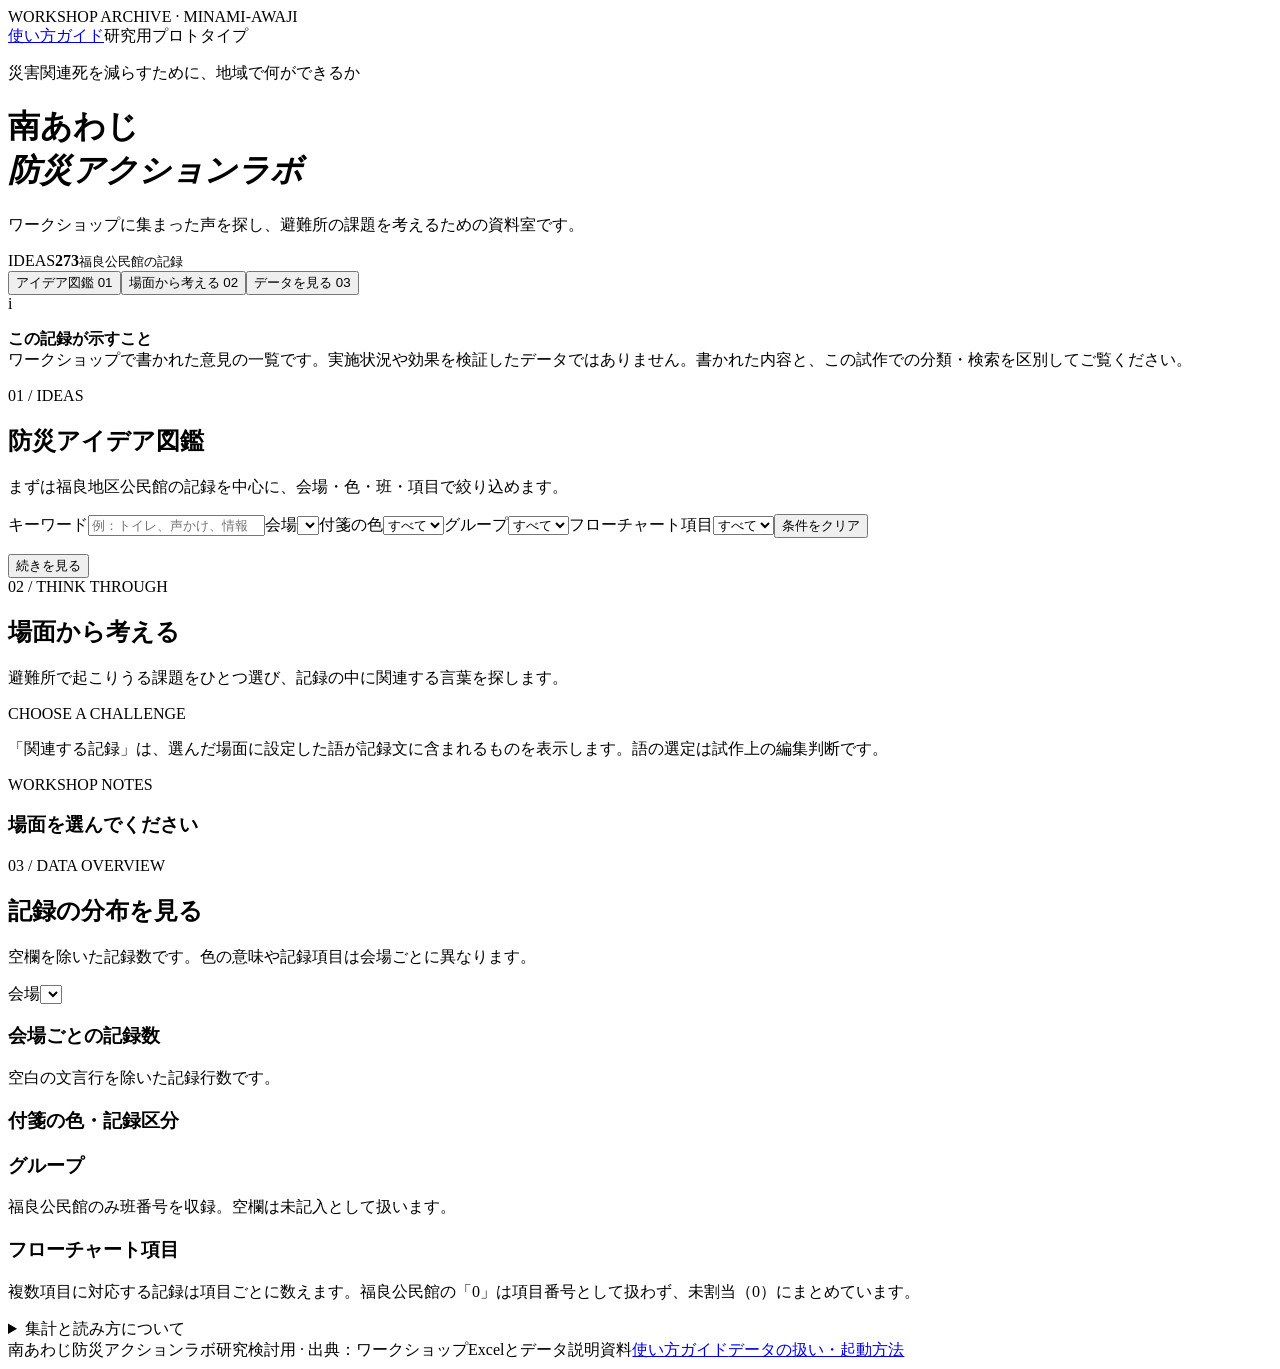
==== index.html @ 93ce6876 "Add index.html" ====
<!doctype html>
<html lang="ja">
<head>
  <meta charset="utf-8">
  <meta name="viewport" content="width=device-width, initial-scale=1">
  <meta name="theme-color" content="#f5f7f1">
  <title>南あわじ防災アクションラボ</title>
  <link rel="stylesheet" href="styles.css">
</head>
<body>
  <header class="hero">
    <div class="hero-top"><span class="eyebrow">WORKSHOP ARCHIVE · MINAMI-AWAJI</span><div class="hero-links"><a href="guide.html">使い方ガイド</a><span class="version">研究用プロトタイプ</span></div></div>
    <div class="hero-content"><div><p class="kicker">災害関連死を減らすために、地域で何ができるか</p><h1>南あわじ<br><em>防災アクションラボ</em></h1><p class="intro">ワークショップに集まった声を探し、避難所の課題を考えるための資料室です。</p></div><div class="hero-stamp"><span>IDEAS</span><b>273</b><small>福良公民館の記録</small></div></div>
    <nav class="tabs" aria-label="メインメニュー"><button class="tab active" data-page="ideas">アイデア図鑑 <span>01</span></button><button class="tab" data-page="scenario">場面から考える <span>02</span></button><button class="tab" data-page="analysis">データを見る <span>03</span></button></nav>
  </header>
  <main>
    <section class="notice"><span class="notice-mark">i</span><p><b>この記録が示すこと</b><br>ワークショップで書かれた意見の一覧です。実施状況や効果を検証したデータではありません。書かれた内容と、この試作での分類・検索を区別してご覧ください。</p></section>
    <section id="page-ideas" class="page active">
      <div class="section-heading"><div><span class="eyebrow">01 / IDEAS</span><h2>防災アイデア図鑑</h2><p>まずは福良地区公民館の記録を中心に、会場・色・班・項目で絞り込めます。</p></div><span class="record-total" id="idea-count"></span></div>
      <div class="filters"><label class="search-label">キーワード<input id="search" type="search" placeholder="例：トイレ、声かけ、情報" autocomplete="off"></label><label>会場<select id="venue-filter"></select></label><label>付箋の色<select id="color-filter"><option value="">すべて</option></select></label><label>グループ<select id="group-filter"><option value="">すべて</option></select></label><label>フローチャート項目<select id="flow-filter"><option value="">すべて</option></select></label><button id="clear-filters" class="button subtle">条件をクリア</button></div>
      <p class="color-note" id="color-help"></p><div id="idea-list" class="idea-list" aria-live="polite"></div><button id="load-more" class="button load-more">続きを見る</button>
    </section>
    <section id="page-scenario" class="page">
      <div class="section-heading"><div><span class="eyebrow">02 / THINK THROUGH</span><h2>場面から考える</h2><p>避難所で起こりうる課題をひとつ選び、記録の中に関連する言葉を探します。</p></div></div>
      <div class="scenario-layout"><div class="scenario-picker"><span class="eyebrow">CHOOSE A CHALLENGE</span><div id="scenario-options" class="scenario-options"></div><p class="microcopy">「関連する記録」は、選んだ場面に設定した語が記録文に含まれるものを表示します。語の選定は試作上の編集判断です。</p></div><div class="scenario-result"><div class="result-label">WORKSHOP NOTES</div><h3 id="scenario-title">場面を選んでください</h3><div id="scenario-list" class="idea-list"></div></div></div>
    </section>
    <section id="page-analysis" class="page">
      <div class="section-heading"><div><span class="eyebrow">03 / DATA OVERVIEW</span><h2>記録の分布を見る</h2><p>空欄を除いた記録数です。色の意味や記録項目は会場ごとに異なります。</p></div></div>
      <div class="dashboard-controls"><label>会場<select id="dashboard-venue"></select></label><span class="dashboard-count" id="dashboard-total"></span></div>
      <div class="chart-grid"><article class="chart-card"><h3>会場ごとの記録数</h3><p class="chart-sub">空白の文言行を除いた記録行数です。</p><div id="chart-venues" class="bars"></div></article><article class="chart-card"><h3>付箋の色・記録区分</h3><p class="chart-sub" id="chart-color-sub"></p><div id="chart-colors" class="bars"></div></article><article class="chart-card"><h3>グループ</h3><p class="chart-sub">福良公民館のみ班番号を収録。空欄は未記入として扱います。</p><div id="chart-groups" class="bars"></div></article><article class="chart-card wide"><h3>フローチャート項目</h3><p class="chart-sub">複数項目に対応する記録は項目ごとに数えます。福良公民館の「0」は項目番号として扱わず、未割当（0）にまとめています。</p><div id="chart-flow" class="bars compact"></div></article></div>
      <details class="methods"><summary>集計と読み方について</summary><ul><li>タブ付きの代替シートは重複を避けるため使わず、原シートを会場ごとに1つ採用しました。</li><li>繰り返し出た意見は統合せず、記録行をそのまま数えています。</li><li>空白の文言行は除外しました。分類欄の空欄は未記入として表示します。</li><li>会場間で付箋の色の意味は異なります。同じ色を同じ意味として比較しません。</li></ul></details>
    </section>
  </main>
  <footer><span>南あわじ防災アクションラボ</span><span>研究検討用 · 出典：ワークショップExcelとデータ説明資料</span><a href="guide.html">使い方ガイド</a><a href="README.md">データの扱い・起動方法</a></footer>
  <script src="data.js"></script><script src="app.js"></script>
</body>
</html>
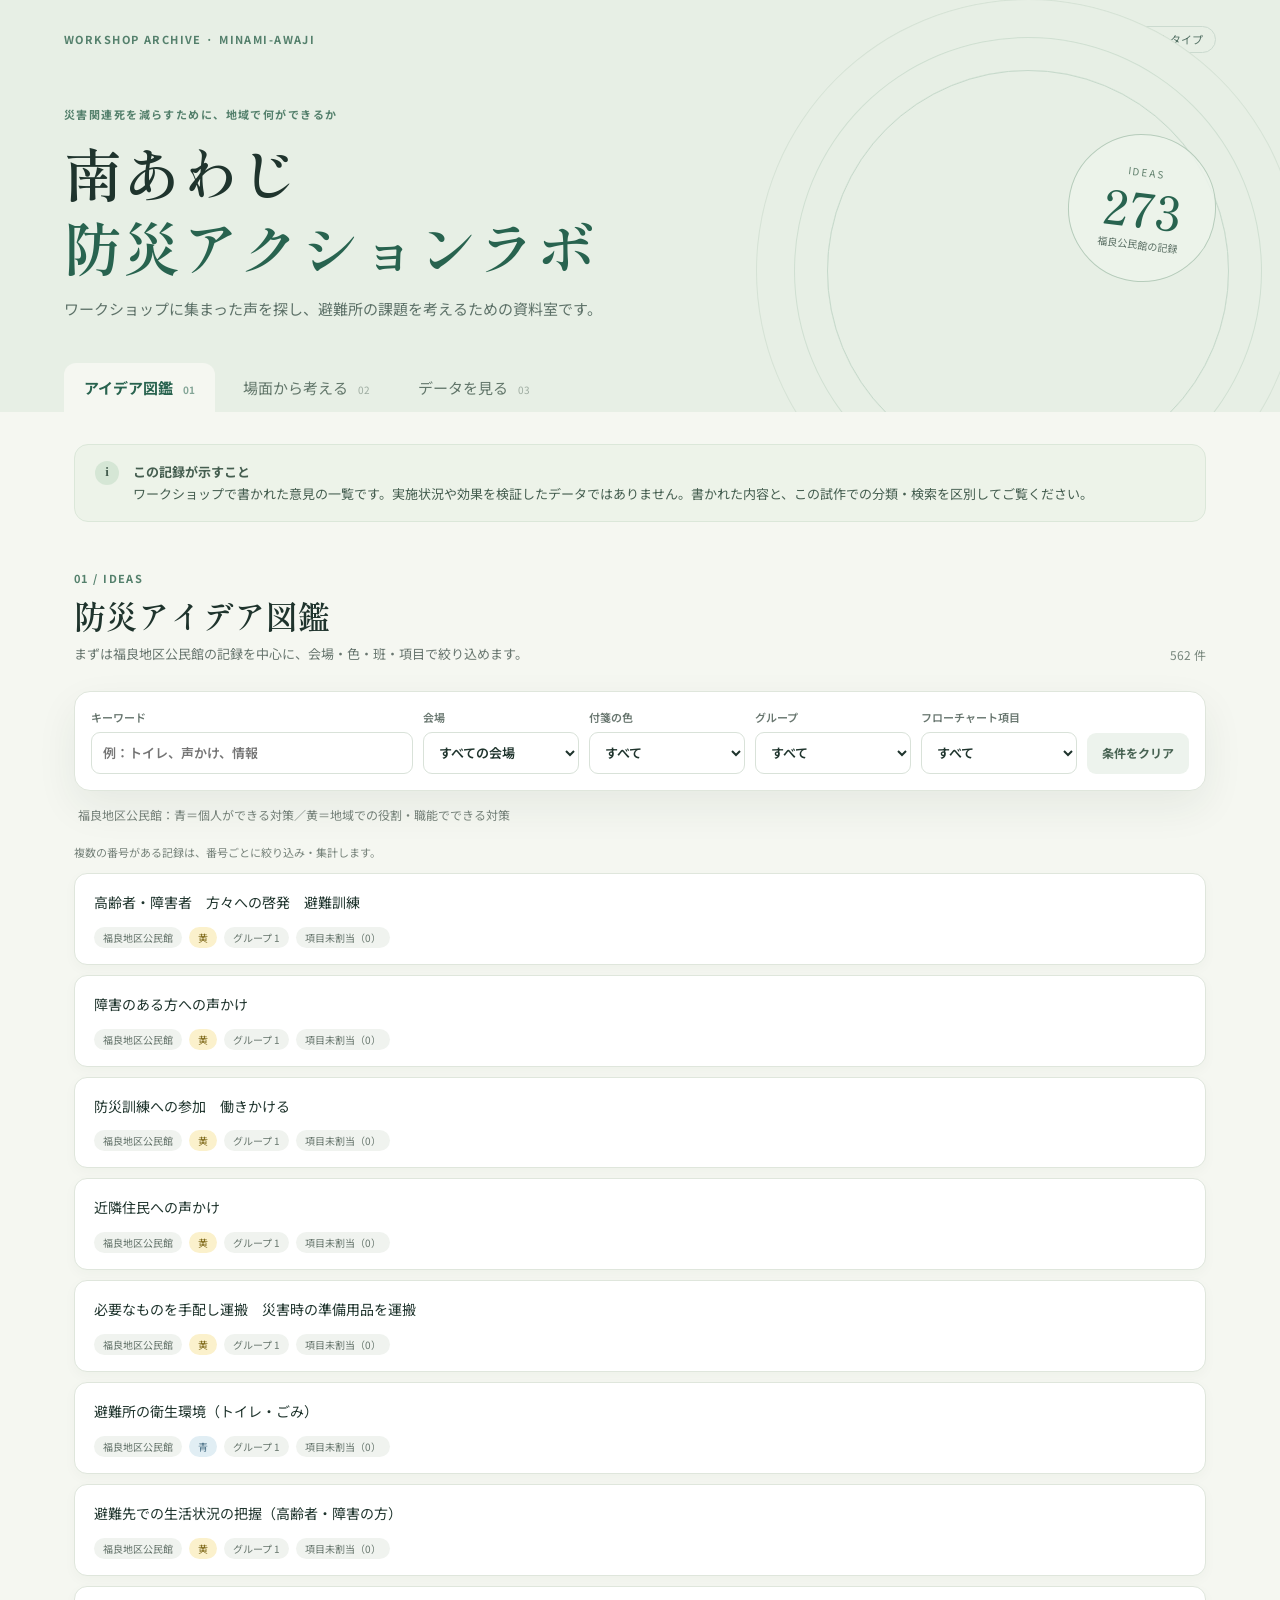
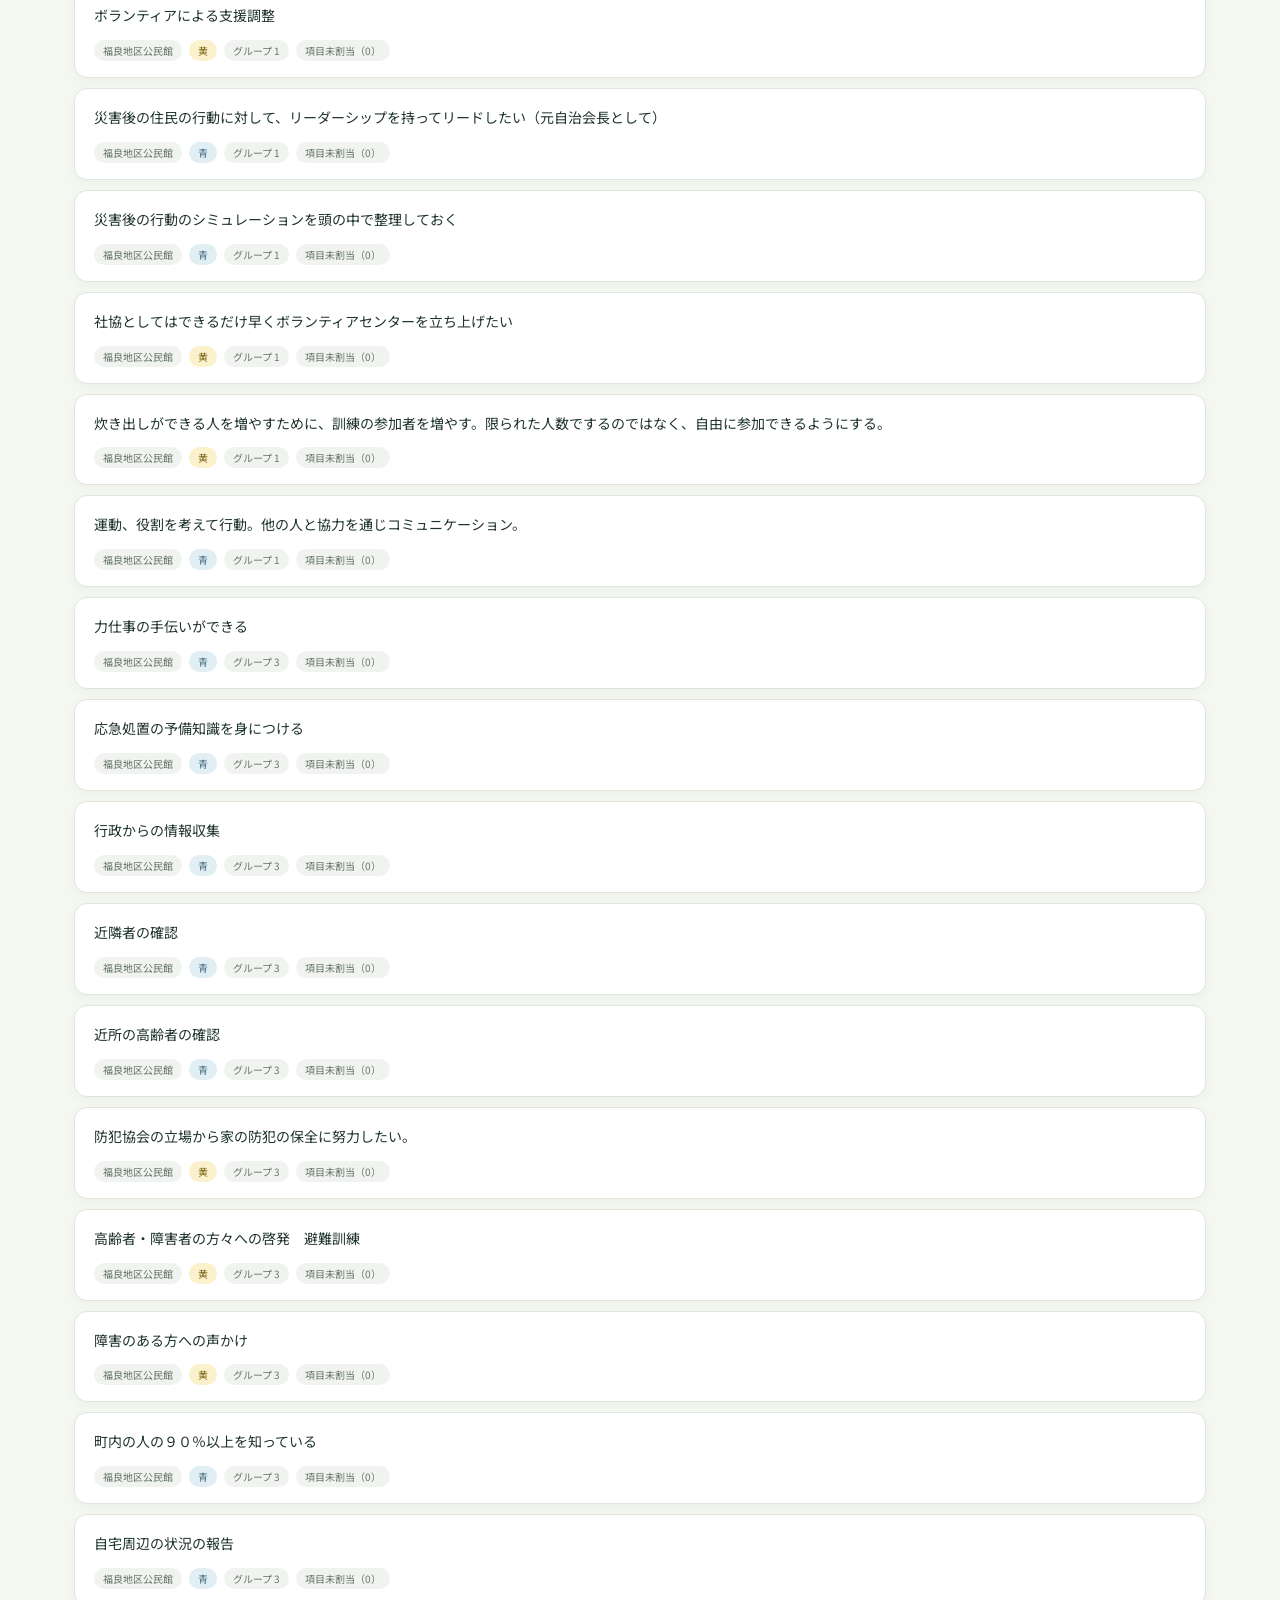
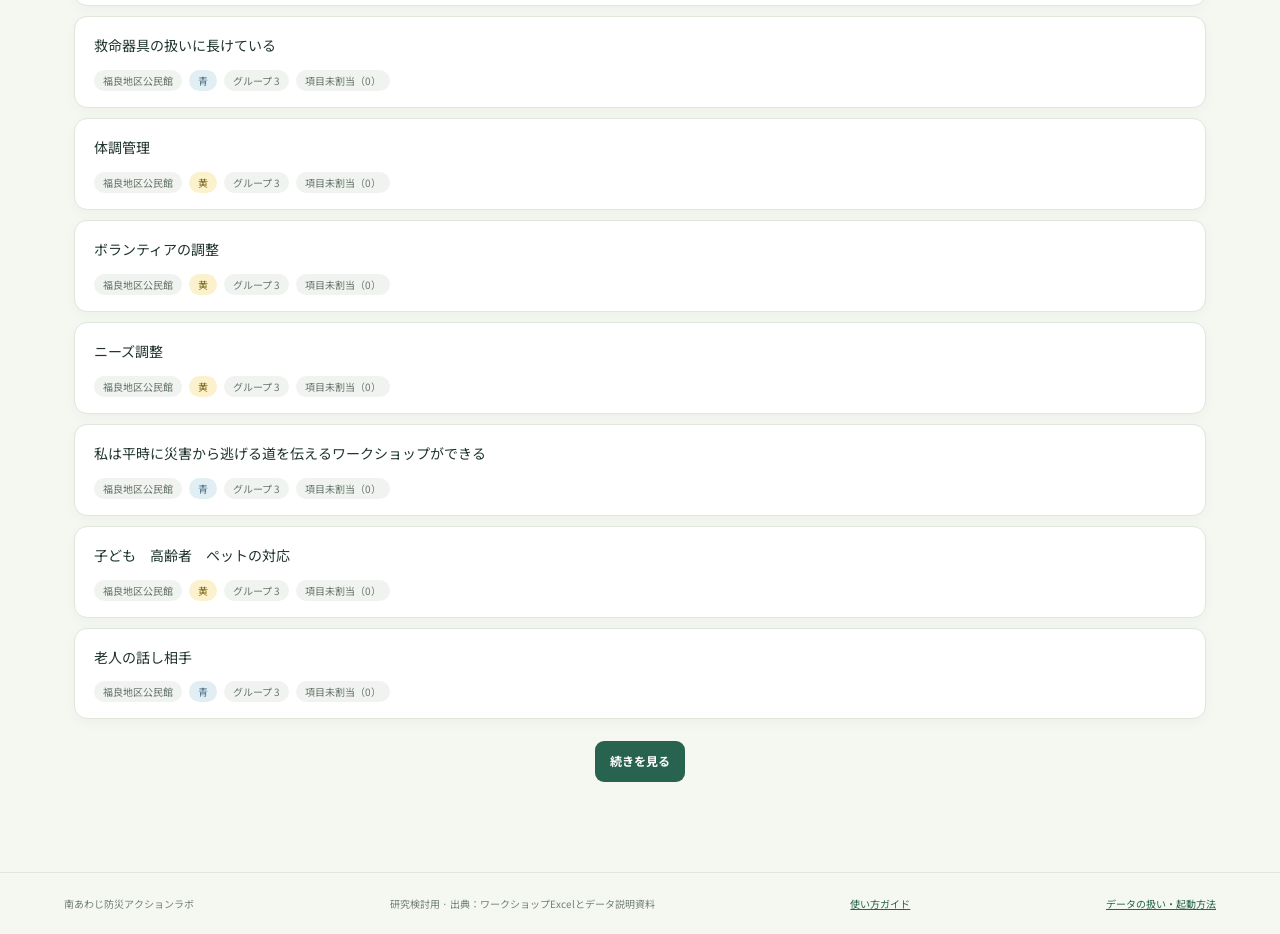
==== commit 41d99d12: "Apply Fukura elementary flowchart classifications" ====
--- a/index.html
+++ b/index.html
@@ -18,7 +18,7 @@
     <section id="page-ideas" class="page active">
       <div class="section-heading"><div><span class="eyebrow">01 / IDEAS</span><h2>防災アイデア図鑑</h2><p>まずは福良地区公民館の記録を中心に、会場・色・班・項目で絞り込めます。</p></div><span class="record-total" id="idea-count"></span></div>
       <div class="filters"><label class="search-label">キーワード<input id="search" type="search" placeholder="例：トイレ、声かけ、情報" autocomplete="off"></label><label>会場<select id="venue-filter"></select></label><label>付箋の色<select id="color-filter"><option value="">すべて</option></select></label><label>グループ<select id="group-filter"><option value="">すべて</option></select></label><label>フローチャート項目<select id="flow-filter"><option value="">すべて</option></select></label><button id="clear-filters" class="button subtle">条件をクリア</button></div>
-      <p class="color-note" id="color-help"></p><div id="idea-list" class="idea-list" aria-live="polite"></div><button id="load-more" class="button load-more">続きを見る</button>
+      <p class="color-note" id="color-help"></p><p class="microcopy" id="flow-note"></p><div id="idea-list" class="idea-list" aria-live="polite"></div><button id="load-more" class="button load-more">続きを見る</button>
     </section>
     <section id="page-scenario" class="page">
       <div class="section-heading"><div><span class="eyebrow">02 / THINK THROUGH</span><h2>場面から考える</h2><p>避難所で起こりうる課題をひとつ選び、記録の中に関連する言葉を探します。</p></div></div>
@@ -27,12 +27,12 @@
     <section id="page-analysis" class="page">
       <div class="section-heading"><div><span class="eyebrow">03 / DATA OVERVIEW</span><h2>記録の分布を見る</h2><p>空欄を除いた記録数です。色の意味や記録項目は会場ごとに異なります。</p></div></div>
       <div class="dashboard-controls"><label>会場<select id="dashboard-venue"></select></label><span class="dashboard-count" id="dashboard-total"></span></div>
-      <div class="chart-grid"><article class="chart-card"><h3>会場ごとの記録数</h3><p class="chart-sub">空白の文言行を除いた記録行数です。</p><div id="chart-venues" class="bars"></div></article><article class="chart-card"><h3>付箋の色・記録区分</h3><p class="chart-sub" id="chart-color-sub"></p><div id="chart-colors" class="bars"></div></article><article class="chart-card"><h3>グループ</h3><p class="chart-sub">福良公民館のみ班番号を収録。空欄は未記入として扱います。</p><div id="chart-groups" class="bars"></div></article><article class="chart-card wide"><h3>フローチャート項目</h3><p class="chart-sub">複数項目に対応する記録は項目ごとに数えます。福良公民館の「0」は項目番号として扱わず、未割当（0）にまとめています。</p><div id="chart-flow" class="bars compact"></div></article></div>
+      <div class="chart-grid"><article class="chart-card"><h3>会場ごとの記録数</h3><p class="chart-sub">空白の文言行を除いた記録行数です。</p><div id="chart-venues" class="bars"></div></article><article class="chart-card"><h3>付箋の色・記録区分</h3><p class="chart-sub" id="chart-color-sub"></p><div id="chart-colors" class="bars"></div></article><article class="chart-card"><h3>グループ</h3><p class="chart-sub">福良公民館のみ班番号を収録。空欄は未記入として扱います。</p><div id="chart-groups" class="bars"></div></article><article class="chart-card wide"><h3>フローチャート項目</h3><p class="chart-sub">複数項目に対応する記録は項目ごとに数えます。福良公民館の「0」は項目番号として扱わず、未割当（0）にまとめています。福良小学校の推定番号と要確認番号は別表示です。</p><div id="chart-flow" class="bars compact"></div></article></div>
       <details class="methods"><summary>集計と読み方について</summary><ul><li>タブ付きの代替シートは重複を避けるため使わず、原シートを会場ごとに1つ採用しました。</li><li>繰り返し出た意見は統合せず、記録行をそのまま数えています。</li><li>空白の文言行は除外しました。分類欄の空欄は未記入として表示します。</li><li>会場間で付箋の色の意味は異なります。同じ色を同じ意味として比較しません。</li></ul></details>
     </section>
   </main>
   <footer><span>南あわじ防災アクションラボ</span><span>研究検討用 · 出典：ワークショップExcelとデータ説明資料</span><a href="guide.html">使い方ガイド</a><a href="README.md">データの扱い・起動方法</a></footer>
-  <script src="data.js"></script><script src="app.js"></script>
+  <script src="data.js"></script><script src="fukura-school-flow.js"></script><script src="app.js"></script>
 </body>
 </html>
 
--- a/styles.css
+++ b/styles.css
@@ -0,0 +1,4 @@
+@import url('https://fonts.googleapis.com/css2?family=Noto+Sans+JP:wght@400;500;600;700;800&family=Shippori+Mincho:wght@500;600;700&display=swap');
+.hero-links{display:flex;align-items:center;gap:14px}.hero-links a{color:var(--green);letter-spacing:0;font-weight:700}
+:root{--ink:#1f342d;--muted:#68766f;--paper:#f5f7f1;--white:#fff;--line:#dfe6dc;--green:#28634f;--mint:#e4f0e7;--orange:#df8359;--yellow:#f5d865;--blue:#9bbdd2;--red:#e9a18d;--shadow:0 16px 42px #16372a12}*{box-sizing:border-box}body{margin:0;background:var(--paper);color:var(--ink);font-family:'Noto Sans JP',sans-serif;font-size:15px;line-height:1.7}.hero{background:#e7efe5;padding:26px max(5vw,24px) 0;position:relative;overflow:hidden}.hero:after{content:'';position:absolute;width:400px;height:400px;border-radius:50%;border:1px solid #c6d9cb;right:4%;top:70px;box-shadow:0 0 0 32px #e7efe5,0 0 0 33px #cfdfd1,0 0 0 70px #e7efe5,0 0 0 71px #d5e2d5;pointer-events:none}.hero-top,.hero-content,.tabs{max-width:1180px;margin:auto}.hero-top{display:flex;justify-content:space-between;align-items:center;font-size:11px;letter-spacing:.12em;color:#557266}.version{border:1px solid #cbdacf;border-radius:50px;padding:3px 12px;letter-spacing:0}.hero-content{min-height:310px;display:flex;align-items:center;justify-content:space-between;position:relative;z-index:1;padding:34px 0}.kicker,.eyebrow{font-size:11px;font-weight:700;letter-spacing:.13em;color:#54806c}.hero h1{font:600 clamp(34px,5vw,58px)/1.28 'Shippori Mincho',serif;letter-spacing:.02em;margin:8px 0 12px}.hero h1 em{font-style:normal;color:var(--green)}.intro{color:#5d7168;margin:0}.hero-stamp{width:148px;height:148px;border:1px solid #b6ccbb;border-radius:50%;display:flex;flex-direction:column;align-items:center;justify-content:center;transform:rotate(7deg);background:#edf4ecdd}.hero-stamp span{font-size:10px;letter-spacing:.18em;color:#62816e}.hero-stamp b{font:500 47px 'Shippori Mincho',serif;color:var(--green);line-height:1.2}.hero-stamp small{font-size:10px;color:#607469}.tabs{display:flex;gap:8px;position:relative;z-index:2}.tab{font:inherit;border:0;background:transparent;padding:12px 20px;color:#62766a;cursor:pointer;border-radius:12px 12px 0 0}.tab span{font-size:10px;opacity:.55;margin-left:7px}.tab.active{background:var(--paper);color:var(--green);font-weight:700}main{max-width:1180px;margin:32px auto 90px;padding:0 24px}.notice{display:flex;gap:14px;background:#edf3e9;border:1px solid #dbe7d9;padding:16px 20px;border-radius:14px;color:#455e50;font-size:13px;margin-bottom:42px}.notice p{margin:0}.notice-mark{flex:0 0 24px;height:24px;border-radius:50%;background:#d5e6d5;text-align:center;font-family:serif;font-weight:bold}.page{display:none}.page.active{display:block}.section-heading{display:flex;justify-content:space-between;align-items:flex-end;margin-bottom:26px}.section-heading h2{font:600 32px 'Shippori Mincho',serif;margin:2px 0 5px}.section-heading p{margin:0;color:var(--muted);font-size:13px}.record-total{color:#77867c;font-size:12px}.filters{display:grid;grid-template-columns:2fr repeat(4,1fr) auto;align-items:end;gap:10px;padding:16px;background:white;border:1px solid var(--line);border-radius:16px;box-shadow:var(--shadow)}label{display:flex;flex-direction:column;gap:5px;color:#68766f;font-size:11px;font-weight:600}input,select{height:42px;border:1px solid #d9e2d9;border-radius:9px;padding:0 11px;font:inherit;font-size:13px;color:var(--ink);background:#fff;min-width:0}input:focus,select:focus,button:focus-visible,a:focus-visible,summary:focus-visible{outline:3px solid #92c6a5;outline-offset:2px}.button{font:inherit;cursor:pointer;border:0;border-radius:9px;padding:10px 15px;font-size:12px;font-weight:700}.subtle{background:#edf3ed;color:#486353}.color-note{font-size:12px;color:#758179;margin:14px 4px 18px}.idea-list{display:grid;gap:10px}.idea-card{background:white;border:1px solid var(--line);border-radius:13px;padding:16px 19px;box-shadow:0 4px 13px #183a2b08}.idea-text{font-size:14px;line-height:1.85;white-space:pre-wrap;overflow-wrap:anywhere}.idea-meta{display:flex;flex-wrap:wrap;gap:7px;margin-top:11px}.tag{font-size:10px;border-radius:30px;padding:2px 9px;background:#f0f3ef;color:#66756c}.tag.color-青{background:#e1eef4;color:#52778c}.tag.color-黄{background:#fbf1cc;color:#806b1c}.tag.color-赤{background:#f7e5df;color:#945e4a}.empty{background:#fff;border:1px dashed #cad8ca;padding:30px;text-align:center;color:#718076;border-radius:12px}.load-more{display:block;background:var(--green);color:white;margin:22px auto}.scenario-layout{display:grid;grid-template-columns:330px 1fr;gap:20px}.scenario-picker,.scenario-result{background:#fff;border:1px solid var(--line);border-radius:18px;padding:23px;box-shadow:var(--shadow)}.scenario-options{display:grid;gap:9px;margin:14px 0}.scenario-option{font:inherit;text-align:left;padding:12px 14px;background:#f6f8f5;border:1px solid #e3e9e2;border-radius:11px;cursor:pointer;color:var(--ink)}.scenario-option small{display:block;color:#738078;font-size:10px}.scenario-option.selected{background:#e6f1e8;border-color:#a9cbb1;color:#245840}.microcopy,.chart-sub{font-size:11px;color:#77837b;line-height:1.7}.result-label{font-size:10px;letter-spacing:.14em;color:#7e9184;font-weight:bold}.scenario-result h3{font:600 22px 'Shippori Mincho',serif;margin:4px 0 18px}.dashboard-controls{display:flex;align-items:end;gap:18px;background:#fff;border:1px solid var(--line);padding:14px 18px;border-radius:13px;margin-bottom:18px}.dashboard-controls label{width:min(330px,60%)}.dashboard-count{font-size:13px;color:#64766a;padding-bottom:9px}.chart-grid{display:grid;grid-template-columns:1fr 1fr;gap:14px}.chart-card{background:#fff;border:1px solid var(--line);border-radius:16px;padding:21px;min-width:0}.chart-card h3{font:600 17px 'Shippori Mincho',serif;margin:0}.chart-sub{margin:4px 0 14px;min-height:36px}.chart-card.wide{grid-column:1/-1}.bars{display:grid;gap:9px}.bar-row{display:grid;grid-template-columns:minmax(100px,150px) 1fr 44px;align-items:center;gap:10px;font-size:11px}.bar-label{overflow-wrap:anywhere;color:#586b60}.bar-track{height:10px;background:#eff3ee;border-radius:9px;overflow:hidden}.bar-fill{height:100%;border-radius:9px;background:#79a889;min-width:0}.bar-fill.blue{background:#8db6c8}.bar-fill.yellow{background:#e4c75a}.bar-fill.red{background:#dd9179}.bar-fill.gray{background:#b9c5bb}.bar-value{text-align:right;color:#718078;font-variant-numeric:tabular-nums}.compact{grid-template-columns:1fr 1fr;gap:10px 28px}.methods{background:#eef3ed;border-radius:12px;margin-top:18px;padding:14px 18px;color:#52645a;font-size:12px}.methods summary{cursor:pointer;font-weight:700}.methods li{margin:5px 0}footer{border-top:1px solid var(--line);display:flex;justify-content:space-between;gap:15px;flex-wrap:wrap;padding:22px max(5vw,24px);font-size:10px;color:#718078}footer a{color:var(--green)}@media(max-width:850px){.filters{grid-template-columns:repeat(3,1fr)}.filters .search-label{grid-column:span 2}.scenario-layout{grid-template-columns:1fr}.hero:after{right:-220px}.hero-content{min-height:280px}.chart-grid{grid-template-columns:1fr}.chart-card.wide{grid-column:auto}.compact{grid-template-columns:1fr}}@media(max-width:560px){body{font-size:14px}.hero{padding:17px 18px 0}.hero-top{font-size:9px}.hero-content{min-height:250px;padding:25px 0}.hero h1{font-size:37px}.hero-stamp{width:100px;height:100px}.hero-stamp b{font-size:34px}.hero-stamp small{font-size:8px}.tabs{gap:0;margin:0 -4px}.tab{font-size:11px;padding:11px 9px;flex:1}.tab span{display:none}main{padding:0 15px;margin-top:22px}.section-heading h2{font-size:27px}.section-heading p{font-size:12px}.filters{grid-template-columns:1fr 1fr;padding:12px}.filters .search-label{grid-column:1/-1}.filters label:last-of-type{grid-column:1/-1}.filters .button{grid-column:1/-1}.idea-card{padding:13px}.idea-text{font-size:13px}.scenario-picker,.scenario-result{padding:17px}.bar-row{grid-template-columns:90px 1fr 35px;font-size:10px}.chart-card{padding:16px}}
+
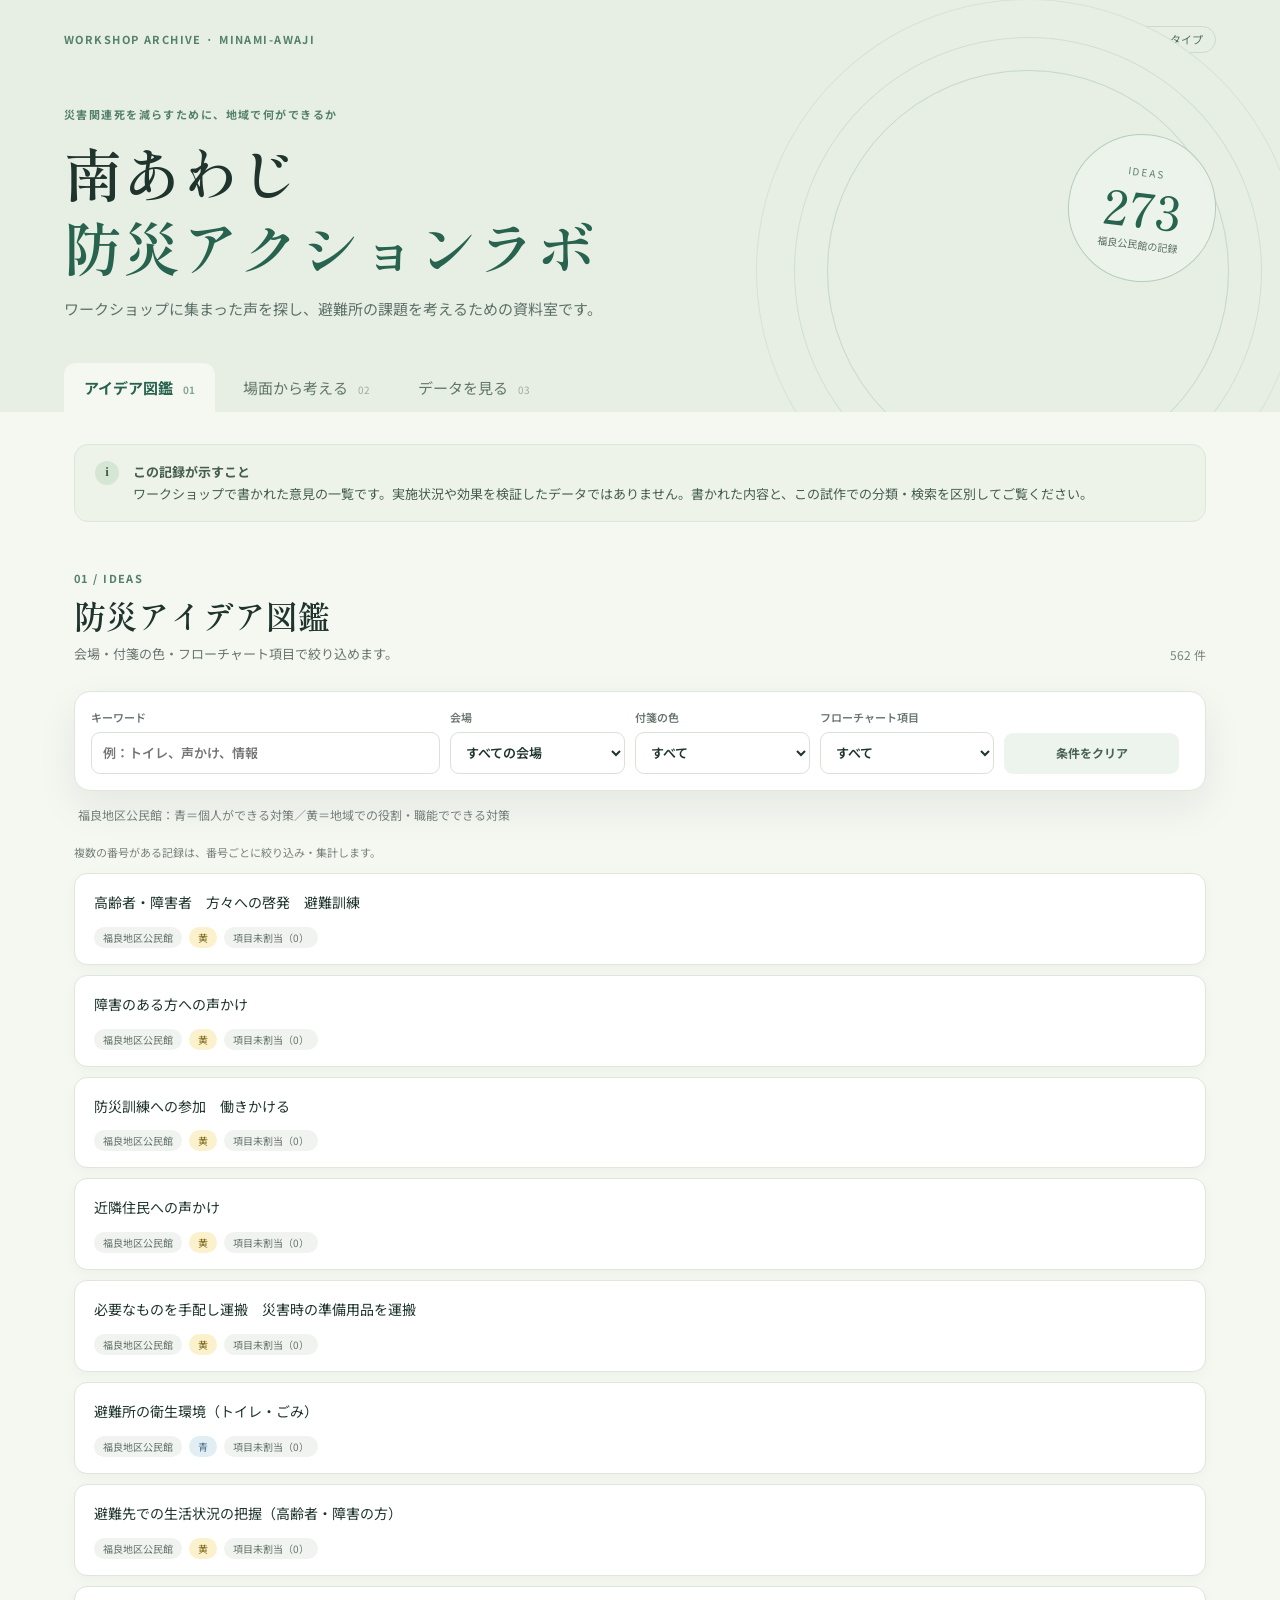
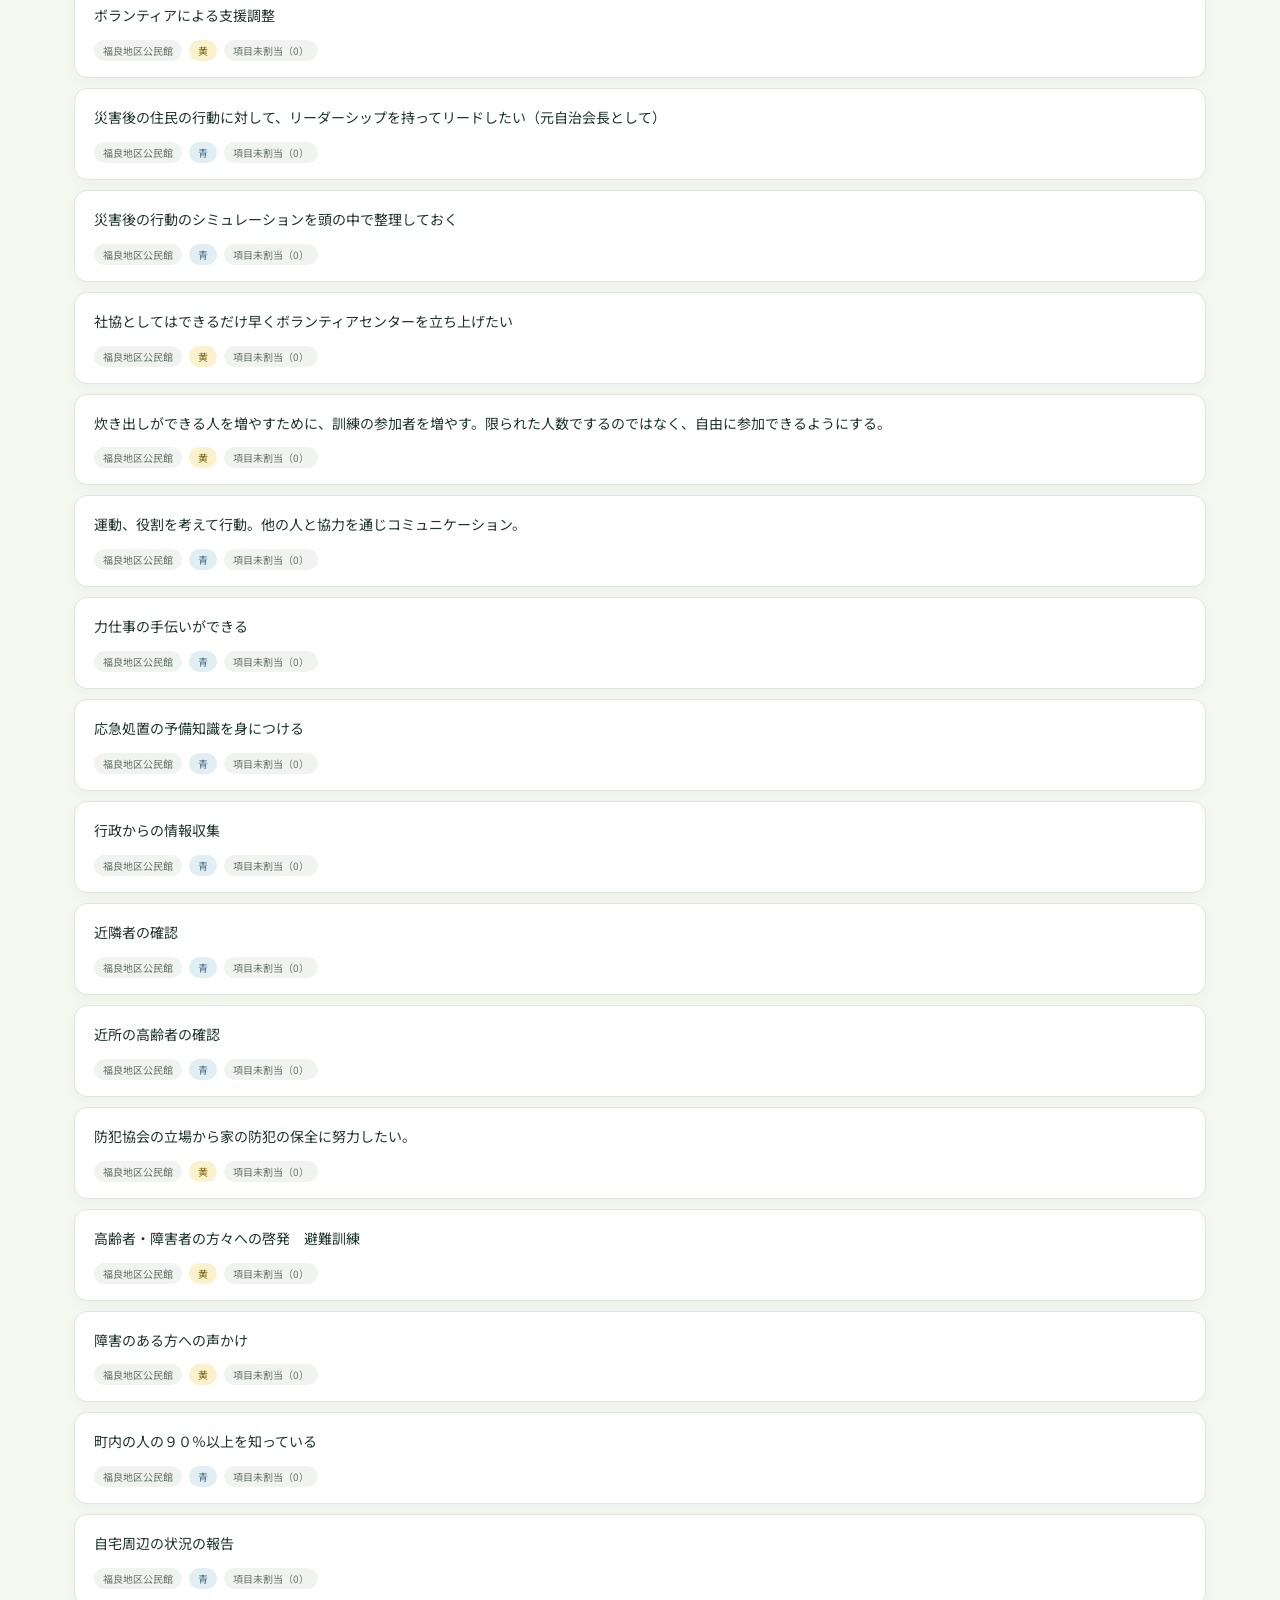
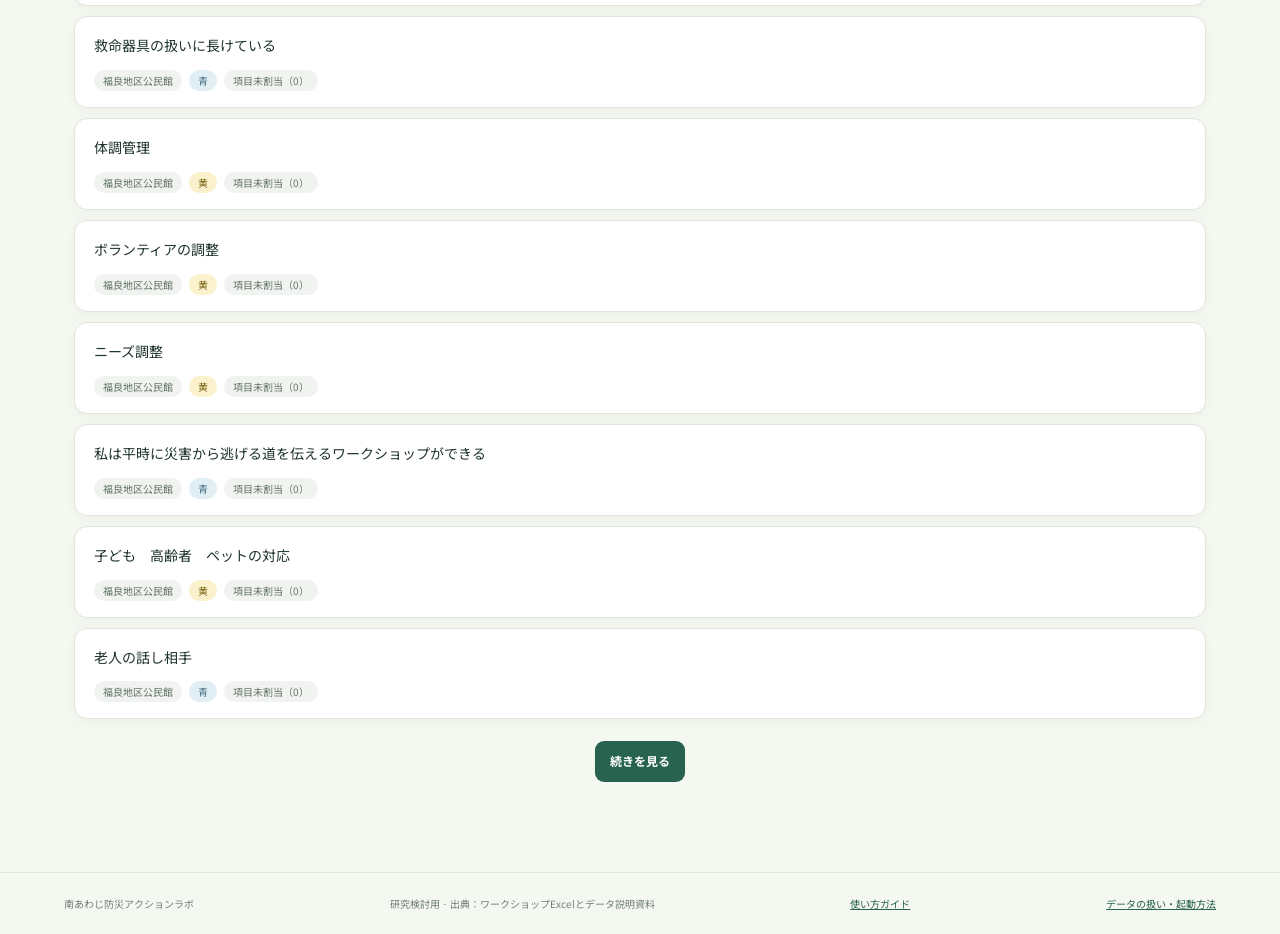
==== commit 5d3a634a: "Remove group feature from Action Lab" ====
--- a/index.html
+++ b/index.html
@@ -16,8 +16,8 @@
   <main>
     <section class="notice"><span class="notice-mark">i</span><p><b>この記録が示すこと</b><br>ワークショップで書かれた意見の一覧です。実施状況や効果を検証したデータではありません。書かれた内容と、この試作での分類・検索を区別してご覧ください。</p></section>
     <section id="page-ideas" class="page active">
-      <div class="section-heading"><div><span class="eyebrow">01 / IDEAS</span><h2>防災アイデア図鑑</h2><p>まずは福良地区公民館の記録を中心に、会場・色・班・項目で絞り込めます。</p></div><span class="record-total" id="idea-count"></span></div>
-      <div class="filters"><label class="search-label">キーワード<input id="search" type="search" placeholder="例：トイレ、声かけ、情報" autocomplete="off"></label><label>会場<select id="venue-filter"></select></label><label>付箋の色<select id="color-filter"><option value="">すべて</option></select></label><label>グループ<select id="group-filter"><option value="">すべて</option></select></label><label>フローチャート項目<select id="flow-filter"><option value="">すべて</option></select></label><button id="clear-filters" class="button subtle">条件をクリア</button></div>
+      <div class="section-heading"><div><span class="eyebrow">01 / IDEAS</span><h2>防災アイデア図鑑</h2><p>会場・付箋の色・フローチャート項目で絞り込めます。</p></div><span class="record-total" id="idea-count"></span></div>
+      <div class="filters"><label class="search-label">キーワード<input id="search" type="search" placeholder="例：トイレ、声かけ、情報" autocomplete="off"></label><label>会場<select id="venue-filter"></select></label><label>付箋の色<select id="color-filter"><option value="">すべて</option></select></label><label>フローチャート項目<select id="flow-filter"><option value="">すべて</option></select></label><button id="clear-filters" class="button subtle">条件をクリア</button></div>
       <p class="color-note" id="color-help"></p><p class="microcopy" id="flow-note"></p><div id="idea-list" class="idea-list" aria-live="polite"></div><button id="load-more" class="button load-more">続きを見る</button>
     </section>
     <section id="page-scenario" class="page">
@@ -27,7 +27,7 @@
     <section id="page-analysis" class="page">
       <div class="section-heading"><div><span class="eyebrow">03 / DATA OVERVIEW</span><h2>記録の分布を見る</h2><p>空欄を除いた記録数です。色の意味や記録項目は会場ごとに異なります。</p></div></div>
       <div class="dashboard-controls"><label>会場<select id="dashboard-venue"></select></label><span class="dashboard-count" id="dashboard-total"></span></div>
-      <div class="chart-grid"><article class="chart-card"><h3>会場ごとの記録数</h3><p class="chart-sub">空白の文言行を除いた記録行数です。</p><div id="chart-venues" class="bars"></div></article><article class="chart-card"><h3>付箋の色・記録区分</h3><p class="chart-sub" id="chart-color-sub"></p><div id="chart-colors" class="bars"></div></article><article class="chart-card"><h3>グループ</h3><p class="chart-sub">福良公民館のみ班番号を収録。空欄は未記入として扱います。</p><div id="chart-groups" class="bars"></div></article><article class="chart-card wide"><h3>フローチャート項目</h3><p class="chart-sub">複数項目に対応する記録は項目ごとに数えます。福良公民館の「0」は項目番号として扱わず、未割当（0）にまとめています。福良小学校の推定番号と要確認番号は別表示です。</p><div id="chart-flow" class="bars compact"></div></article></div>
+      <div class="chart-grid"><article class="chart-card"><h3>会場ごとの記録数</h3><p class="chart-sub">空白の文言行を除いた記録行数です。</p><div id="chart-venues" class="bars"></div></article><article class="chart-card"><h3>付箋の色・記録区分</h3><p class="chart-sub" id="chart-color-sub"></p><div id="chart-colors" class="bars"></div></article><article class="chart-card wide"><h3>フローチャート項目</h3><p class="chart-sub">複数項目に対応する記録は項目ごとに数えます。福良公民館の「0」は項目番号として扱わず、未割当（0）にまとめています。福良小学校の「不明」は独立した区分として数えます。</p><div id="chart-flow" class="bars compact"></div></article></div>
       <details class="methods"><summary>集計と読み方について</summary><ul><li>タブ付きの代替シートは重複を避けるため使わず、原シートを会場ごとに1つ採用しました。</li><li>繰り返し出た意見は統合せず、記録行をそのまま数えています。</li><li>空白の文言行は除外しました。分類欄の空欄は未記入として表示します。</li><li>会場間で付箋の色の意味は異なります。同じ色を同じ意味として比較しません。</li></ul></details>
     </section>
   </main>
--- a/styles.css
+++ b/styles.css
@@ -1,4 +1,5 @@
 @import url('https://fonts.googleapis.com/css2?family=Noto+Sans+JP:wght@400;500;600;700;800&family=Shippori+Mincho:wght@500;600;700&display=swap');
 .hero-links{display:flex;align-items:center;gap:14px}.hero-links a{color:var(--green);letter-spacing:0;font-weight:700}
-:root{--ink:#1f342d;--muted:#68766f;--paper:#f5f7f1;--white:#fff;--line:#dfe6dc;--green:#28634f;--mint:#e4f0e7;--orange:#df8359;--yellow:#f5d865;--blue:#9bbdd2;--red:#e9a18d;--shadow:0 16px 42px #16372a12}*{box-sizing:border-box}body{margin:0;background:var(--paper);color:var(--ink);font-family:'Noto Sans JP',sans-serif;font-size:15px;line-height:1.7}.hero{background:#e7efe5;padding:26px max(5vw,24px) 0;position:relative;overflow:hidden}.hero:after{content:'';position:absolute;width:400px;height:400px;border-radius:50%;border:1px solid #c6d9cb;right:4%;top:70px;box-shadow:0 0 0 32px #e7efe5,0 0 0 33px #cfdfd1,0 0 0 70px #e7efe5,0 0 0 71px #d5e2d5;pointer-events:none}.hero-top,.hero-content,.tabs{max-width:1180px;margin:auto}.hero-top{display:flex;justify-content:space-between;align-items:center;font-size:11px;letter-spacing:.12em;color:#557266}.version{border:1px solid #cbdacf;border-radius:50px;padding:3px 12px;letter-spacing:0}.hero-content{min-height:310px;display:flex;align-items:center;justify-content:space-between;position:relative;z-index:1;padding:34px 0}.kicker,.eyebrow{font-size:11px;font-weight:700;letter-spacing:.13em;color:#54806c}.hero h1{font:600 clamp(34px,5vw,58px)/1.28 'Shippori Mincho',serif;letter-spacing:.02em;margin:8px 0 12px}.hero h1 em{font-style:normal;color:var(--green)}.intro{color:#5d7168;margin:0}.hero-stamp{width:148px;height:148px;border:1px solid #b6ccbb;border-radius:50%;display:flex;flex-direction:column;align-items:center;justify-content:center;transform:rotate(7deg);background:#edf4ecdd}.hero-stamp span{font-size:10px;letter-spacing:.18em;color:#62816e}.hero-stamp b{font:500 47px 'Shippori Mincho',serif;color:var(--green);line-height:1.2}.hero-stamp small{font-size:10px;color:#607469}.tabs{display:flex;gap:8px;position:relative;z-index:2}.tab{font:inherit;border:0;background:transparent;padding:12px 20px;color:#62766a;cursor:pointer;border-radius:12px 12px 0 0}.tab span{font-size:10px;opacity:.55;margin-left:7px}.tab.active{background:var(--paper);color:var(--green);font-weight:700}main{max-width:1180px;margin:32px auto 90px;padding:0 24px}.notice{display:flex;gap:14px;background:#edf3e9;border:1px solid #dbe7d9;padding:16px 20px;border-radius:14px;color:#455e50;font-size:13px;margin-bottom:42px}.notice p{margin:0}.notice-mark{flex:0 0 24px;height:24px;border-radius:50%;background:#d5e6d5;text-align:center;font-family:serif;font-weight:bold}.page{display:none}.page.active{display:block}.section-heading{display:flex;justify-content:space-between;align-items:flex-end;margin-bottom:26px}.section-heading h2{font:600 32px 'Shippori Mincho',serif;margin:2px 0 5px}.section-heading p{margin:0;color:var(--muted);font-size:13px}.record-total{color:#77867c;font-size:12px}.filters{display:grid;grid-template-columns:2fr repeat(4,1fr) auto;align-items:end;gap:10px;padding:16px;background:white;border:1px solid var(--line);border-radius:16px;box-shadow:var(--shadow)}label{display:flex;flex-direction:column;gap:5px;color:#68766f;font-size:11px;font-weight:600}input,select{height:42px;border:1px solid #d9e2d9;border-radius:9px;padding:0 11px;font:inherit;font-size:13px;color:var(--ink);background:#fff;min-width:0}input:focus,select:focus,button:focus-visible,a:focus-visible,summary:focus-visible{outline:3px solid #92c6a5;outline-offset:2px}.button{font:inherit;cursor:pointer;border:0;border-radius:9px;padding:10px 15px;font-size:12px;font-weight:700}.subtle{background:#edf3ed;color:#486353}.color-note{font-size:12px;color:#758179;margin:14px 4px 18px}.idea-list{display:grid;gap:10px}.idea-card{background:white;border:1px solid var(--line);border-radius:13px;padding:16px 19px;box-shadow:0 4px 13px #183a2b08}.idea-text{font-size:14px;line-height:1.85;white-space:pre-wrap;overflow-wrap:anywhere}.idea-meta{display:flex;flex-wrap:wrap;gap:7px;margin-top:11px}.tag{font-size:10px;border-radius:30px;padding:2px 9px;background:#f0f3ef;color:#66756c}.tag.color-青{background:#e1eef4;color:#52778c}.tag.color-黄{background:#fbf1cc;color:#806b1c}.tag.color-赤{background:#f7e5df;color:#945e4a}.empty{background:#fff;border:1px dashed #cad8ca;padding:30px;text-align:center;color:#718076;border-radius:12px}.load-more{display:block;background:var(--green);color:white;margin:22px auto}.scenario-layout{display:grid;grid-template-columns:330px 1fr;gap:20px}.scenario-picker,.scenario-result{background:#fff;border:1px solid var(--line);border-radius:18px;padding:23px;box-shadow:var(--shadow)}.scenario-options{display:grid;gap:9px;margin:14px 0}.scenario-option{font:inherit;text-align:left;padding:12px 14px;background:#f6f8f5;border:1px solid #e3e9e2;border-radius:11px;cursor:pointer;color:var(--ink)}.scenario-option small{display:block;color:#738078;font-size:10px}.scenario-option.selected{background:#e6f1e8;border-color:#a9cbb1;color:#245840}.microcopy,.chart-sub{font-size:11px;color:#77837b;line-height:1.7}.result-label{font-size:10px;letter-spacing:.14em;color:#7e9184;font-weight:bold}.scenario-result h3{font:600 22px 'Shippori Mincho',serif;margin:4px 0 18px}.dashboard-controls{display:flex;align-items:end;gap:18px;background:#fff;border:1px solid var(--line);padding:14px 18px;border-radius:13px;margin-bottom:18px}.dashboard-controls label{width:min(330px,60%)}.dashboard-count{font-size:13px;color:#64766a;padding-bottom:9px}.chart-grid{display:grid;grid-template-columns:1fr 1fr;gap:14px}.chart-card{background:#fff;border:1px solid var(--line);border-radius:16px;padding:21px;min-width:0}.chart-card h3{font:600 17px 'Shippori Mincho',serif;margin:0}.chart-sub{margin:4px 0 14px;min-height:36px}.chart-card.wide{grid-column:1/-1}.bars{display:grid;gap:9px}.bar-row{display:grid;grid-template-columns:minmax(100px,150px) 1fr 44px;align-items:center;gap:10px;font-size:11px}.bar-label{overflow-wrap:anywhere;color:#586b60}.bar-track{height:10px;background:#eff3ee;border-radius:9px;overflow:hidden}.bar-fill{height:100%;border-radius:9px;background:#79a889;min-width:0}.bar-fill.blue{background:#8db6c8}.bar-fill.yellow{background:#e4c75a}.bar-fill.red{background:#dd9179}.bar-fill.gray{background:#b9c5bb}.bar-value{text-align:right;color:#718078;font-variant-numeric:tabular-nums}.compact{grid-template-columns:1fr 1fr;gap:10px 28px}.methods{background:#eef3ed;border-radius:12px;margin-top:18px;padding:14px 18px;color:#52645a;font-size:12px}.methods summary{cursor:pointer;font-weight:700}.methods li{margin:5px 0}footer{border-top:1px solid var(--line);display:flex;justify-content:space-between;gap:15px;flex-wrap:wrap;padding:22px max(5vw,24px);font-size:10px;color:#718078}footer a{color:var(--green)}@media(max-width:850px){.filters{grid-template-columns:repeat(3,1fr)}.filters .search-label{grid-column:span 2}.scenario-layout{grid-template-columns:1fr}.hero:after{right:-220px}.hero-content{min-height:280px}.chart-grid{grid-template-columns:1fr}.chart-card.wide{grid-column:auto}.compact{grid-template-columns:1fr}}@media(max-width:560px){body{font-size:14px}.hero{padding:17px 18px 0}.hero-top{font-size:9px}.hero-content{min-height:250px;padding:25px 0}.hero h1{font-size:37px}.hero-stamp{width:100px;height:100px}.hero-stamp b{font-size:34px}.hero-stamp small{font-size:8px}.tabs{gap:0;margin:0 -4px}.tab{font-size:11px;padding:11px 9px;flex:1}.tab span{display:none}main{padding:0 15px;margin-top:22px}.section-heading h2{font-size:27px}.section-heading p{font-size:12px}.filters{grid-template-columns:1fr 1fr;padding:12px}.filters .search-label{grid-column:1/-1}.filters label:last-of-type{grid-column:1/-1}.filters .button{grid-column:1/-1}.idea-card{padding:13px}.idea-text{font-size:13px}.scenario-picker,.scenario-result{padding:17px}.bar-row{grid-template-columns:90px 1fr 35px;font-size:10px}.chart-card{padding:16px}}
+:root{--ink:#1f342d;--muted:#68766f;--paper:#f5f7f1;--white:#fff;--line:#dfe6dc;--green:#28634f;--mint:#e4f0e7;--orange:#df8359;--yellow:#f5d865;--blue:#9bbdd2;--red:#e9a18d;--shadow:0 16px 42px #16372a12}*{box-sizing:border-box}[hidden]{display:none!important}body{margin:0;background:var(--paper);color:var(--ink);font-family:'Noto Sans JP',sans-serif;font-size:15px;line-height:1.7}.hero{background:#e7efe5;padding:26px max(5vw,24px) 0;position:relative;overflow:hidden}.hero:after{content:'';position:absolute;width:400px;height:400px;border-radius:50%;border:1px solid #c6d9cb;right:4%;top:70px;box-shadow:0 0 0 32px #e7efe5,0 0 0 33px #cfdfd1,0 0 0 70px #e7efe5,0 0 0 71px #d5e2d5;pointer-events:none}.hero-top,.hero-content,.tabs{max-width:1180px;margin:auto}.hero-top{display:flex;justify-content:space-between;align-items:center;font-size:11px;letter-spacing:.12em;color:#557266}.version{border:1px solid #cbdacf;border-radius:50px;padding:3px 12px;letter-spacing:0}.hero-content{min-height:310px;display:flex;align-items:center;justify-content:space-between;position:relative;z-index:1;padding:34px 0}.kicker,.eyebrow{font-size:11px;font-weight:700;letter-spacing:.13em;color:#54806c}.hero h1{font:600 clamp(34px,5vw,58px)/1.28 'Shippori Mincho',serif;letter-spacing:.02em;margin:8px 0 12px}.hero h1 em{font-style:normal;color:var(--green)}.intro{color:#5d7168;margin:0}.hero-stamp{width:148px;height:148px;border:1px solid #b6ccbb;border-radius:50%;display:flex;flex-direction:column;align-items:center;justify-content:center;transform:rotate(7deg);background:#edf4ecdd}.hero-stamp span{font-size:10px;letter-spacing:.18em;color:#62816e}.hero-stamp b{font:500 47px 'Shippori Mincho',serif;color:var(--green);line-height:1.2}.hero-stamp small{font-size:10px;color:#607469}.tabs{display:flex;gap:8px;position:relative;z-index:2}.tab{font:inherit;border:0;background:transparent;padding:12px 20px;color:#62766a;cursor:pointer;border-radius:12px 12px 0 0}.tab span{font-size:10px;opacity:.55;margin-left:7px}.tab.active{background:var(--paper);color:var(--green);font-weight:700}main{max-width:1180px;margin:32px auto 90px;padding:0 24px}.notice{display:flex;gap:14px;background:#edf3e9;border:1px solid #dbe7d9;padding:16px 20px;border-radius:14px;color:#455e50;font-size:13px;margin-bottom:42px}.notice p{margin:0}.notice-mark{flex:0 0 24px;height:24px;border-radius:50%;background:#d5e6d5;text-align:center;font-family:serif;font-weight:bold}.page{display:none}.page.active{display:block}.section-heading{display:flex;justify-content:space-between;align-items:flex-end;margin-bottom:26px}.section-heading h2{font:600 32px 'Shippori Mincho',serif;margin:2px 0 5px}.section-heading p{margin:0;color:var(--muted);font-size:13px}.record-total{color:#77867c;font-size:12px}.filters{display:grid;grid-template-columns:2fr repeat(4,1fr) auto;align-items:end;gap:10px;padding:16px;background:white;border:1px solid var(--line);border-radius:16px;box-shadow:var(--shadow)}label{display:flex;flex-direction:column;gap:5px;color:#68766f;font-size:11px;font-weight:600}input,select{height:42px;border:1px solid #d9e2d9;border-radius:9px;padding:0 11px;font:inherit;font-size:13px;color:var(--ink);background:#fff;min-width:0}input:focus,select:focus,button:focus-visible,a:focus-visible,summary:focus-visible{outline:3px solid #92c6a5;outline-offset:2px}.button{font:inherit;cursor:pointer;border:0;border-radius:9px;padding:10px 15px;font-size:12px;font-weight:700}.subtle{background:#edf3ed;color:#486353}.color-note{font-size:12px;color:#758179;margin:14px 4px 18px}.idea-list{display:grid;gap:10px}.idea-card{background:white;border:1px solid var(--line);border-radius:13px;padding:16px 19px;box-shadow:0 4px 13px #183a2b08}.idea-text{font-size:14px;line-height:1.85;white-space:pre-wrap;overflow-wrap:anywhere}.idea-meta{display:flex;flex-wrap:wrap;gap:7px;margin-top:11px}.tag{font-size:10px;border-radius:30px;padding:2px 9px;background:#f0f3ef;color:#66756c}.tag.color-青{background:#e1eef4;color:#52778c}.tag.color-黄{background:#fbf1cc;color:#806b1c}.tag.color-赤{background:#f7e5df;color:#945e4a}.empty{background:#fff;border:1px dashed #cad8ca;padding:30px;text-align:center;color:#718076;border-radius:12px}.load-more{display:block;background:var(--green);color:white;margin:22px auto}.scenario-layout{display:grid;grid-template-columns:330px 1fr;gap:20px}.scenario-picker,.scenario-result{background:#fff;border:1px solid var(--line);border-radius:18px;padding:23px;box-shadow:var(--shadow)}.scenario-options{display:grid;gap:9px;margin:14px 0}.scenario-option{font:inherit;text-align:left;padding:12px 14px;background:#f6f8f5;border:1px solid #e3e9e2;border-radius:11px;cursor:pointer;color:var(--ink)}.scenario-option small{display:block;color:#738078;font-size:10px}.scenario-option.selected{background:#e6f1e8;border-color:#a9cbb1;color:#245840}.microcopy,.chart-sub{font-size:11px;color:#77837b;line-height:1.7}.result-label{font-size:10px;letter-spacing:.14em;color:#7e9184;font-weight:bold}.scenario-result h3{font:600 22px 'Shippori Mincho',serif;margin:4px 0 18px}.dashboard-controls{display:flex;align-items:end;gap:18px;background:#fff;border:1px solid var(--line);padding:14px 18px;border-radius:13px;margin-bottom:18px}.dashboard-controls label{width:min(330px,60%)}.dashboard-count{font-size:13px;color:#64766a;padding-bottom:9px}.chart-grid{display:grid;grid-template-columns:1fr 1fr;gap:14px}.chart-card{background:#fff;border:1px solid var(--line);border-radius:16px;padding:21px;min-width:0}.chart-card h3{font:600 17px 'Shippori Mincho',serif;margin:0}.chart-sub{margin:4px 0 14px;min-height:36px}.chart-card.wide{grid-column:1/-1}.bars{display:grid;gap:9px}.bar-row{display:grid;grid-template-columns:minmax(100px,150px) 1fr 44px;align-items:center;gap:10px;font-size:11px}.bar-label{overflow-wrap:anywhere;color:#586b60}.bar-track{height:10px;background:#eff3ee;border-radius:9px;overflow:hidden}.bar-fill{height:100%;border-radius:9px;background:#79a889;min-width:0}.bar-fill.blue{background:#8db6c8}.bar-fill.yellow{background:#e4c75a}.bar-fill.red{background:#dd9179}.bar-fill.gray{background:#b9c5bb}.bar-value{text-align:right;color:#718078;font-variant-numeric:tabular-nums}.compact{grid-template-columns:1fr 1fr;gap:10px 28px}.methods{background:#eef3ed;border-radius:12px;margin-top:18px;padding:14px 18px;color:#52645a;font-size:12px}.methods summary{cursor:pointer;font-weight:700}.methods li{margin:5px 0}footer{border-top:1px solid var(--line);display:flex;justify-content:space-between;gap:15px;flex-wrap:wrap;padding:22px max(5vw,24px);font-size:10px;color:#718078}footer a{color:var(--green)}@media(max-width:850px){.filters{grid-template-columns:repeat(3,1fr)}.filters .search-label{grid-column:span 2}.scenario-layout{grid-template-columns:1fr}.hero:after{right:-220px}.hero-content{min-height:280px}.chart-grid{grid-template-columns:1fr}.chart-card.wide{grid-column:auto}.compact{grid-template-columns:1fr}}@media(max-width:560px){body{font-size:14px}.hero{padding:17px 18px 0}.hero-top{font-size:9px}.hero-content{min-height:250px;padding:25px 0}.hero h1{font-size:37px}.hero-stamp{width:100px;height:100px}.hero-stamp b{font-size:34px}.hero-stamp small{font-size:8px}.tabs{gap:0;margin:0 -4px}.tab{font-size:11px;padding:11px 9px;flex:1}.tab span{display:none}main{padding:0 15px;margin-top:22px}.section-heading h2{font-size:27px}.section-heading p{font-size:12px}.filters{grid-template-columns:1fr 1fr;padding:12px}.filters .search-label{grid-column:1/-1}.filters label:last-of-type{grid-column:1/-1}.filters .button{grid-column:1/-1}.idea-card{padding:13px}.idea-text{font-size:13px}.scenario-picker,.scenario-result{padding:17px}.bar-row{grid-template-columns:90px 1fr 35px;font-size:10px}.chart-card{padding:16px}}
 
+
